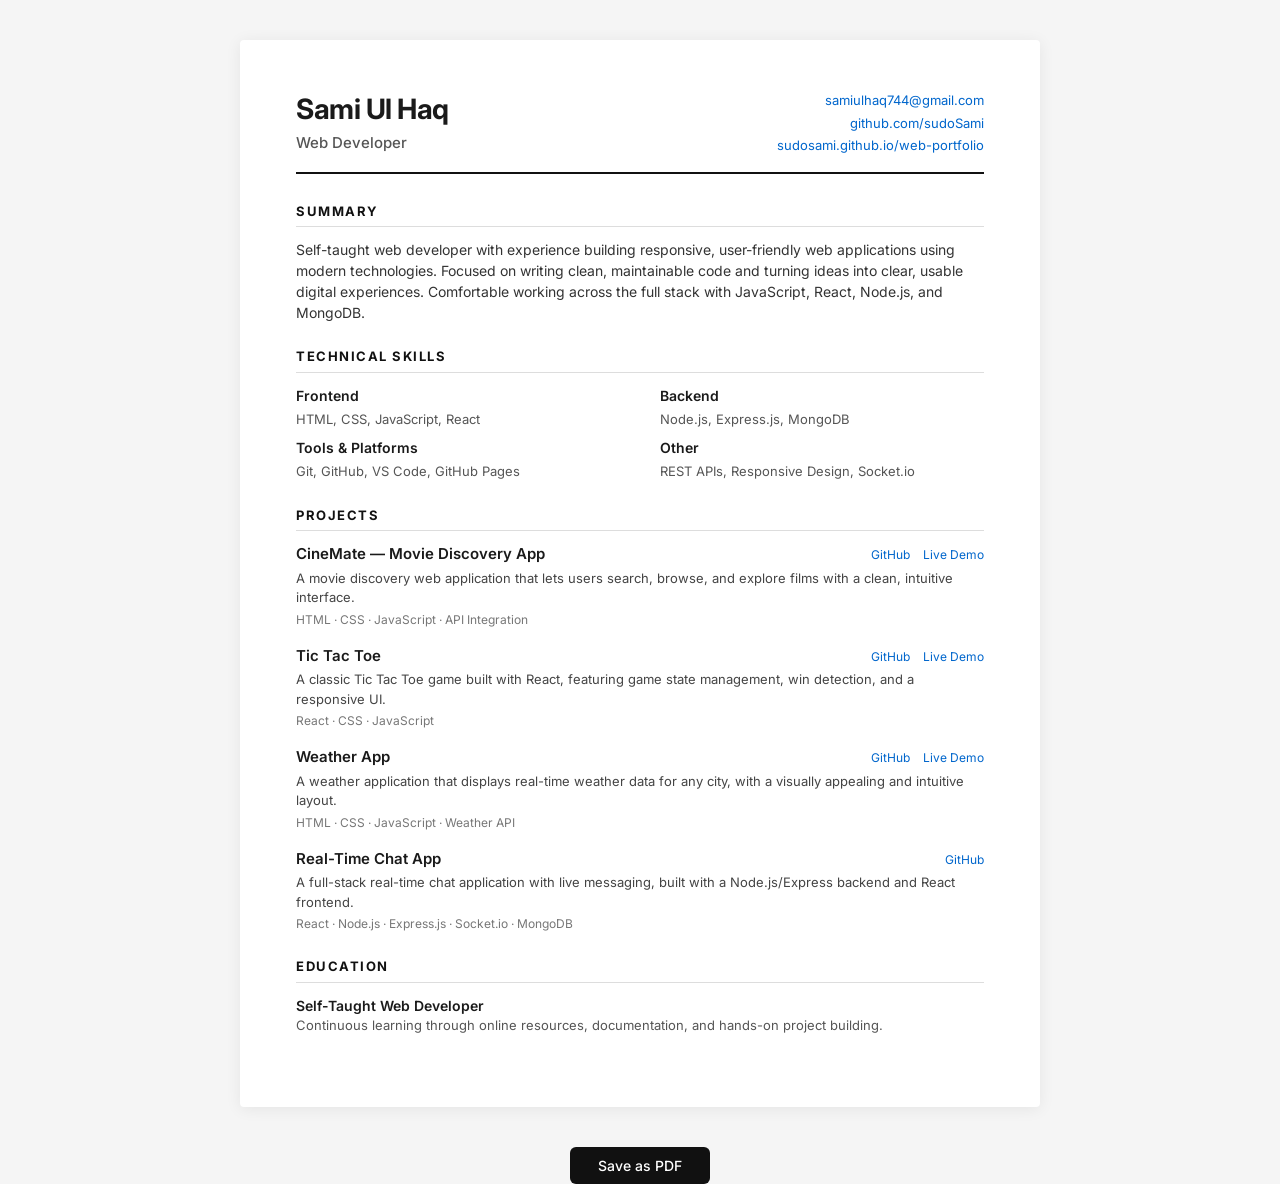
==== assets/resume.html @ aaf26144 "added resume" ====
<!DOCTYPE html>
<html lang="en">

<head>
    <meta charset="UTF-8" />
    <meta name="viewport" content="width=device-width, initial-scale=1.0" />
    <title>Sami Ul Haq — Resume</title>
    <style>
        @import url('https://fonts.googleapis.com/css2?family=Inter:wght@400;500;600;700&display=swap');

        *,
        *::before,
        *::after {
            margin: 0;
            padding: 0;
            box-sizing: border-box;
        }

        body {
            font-family: 'Inter', sans-serif;
            color: #1a1a1a;
            background: #f5f5f5;
            line-height: 1.5;
            -webkit-font-smoothing: antialiased;
        }

        .page {
            max-width: 800px;
            margin: 40px auto;
            background: #fff;
            padding: 48px 56px;
            box-shadow: 0 2px 16px rgba(0, 0, 0, 0.07);
            border-radius: 4px;
        }

        /* ---------- Header ---------- */
        .header {
            display: flex;
            justify-content: space-between;
            align-items: flex-start;
            border-bottom: 2px solid #111;
            padding-bottom: 16px;
            margin-bottom: 28px;
        }

        .header h1 {
            font-size: 28px;
            font-weight: 700;
            letter-spacing: -0.5px;
        }

        .header .subtitle {
            font-size: 15px;
            font-weight: 500;
            color: #555;
            margin-top: 2px;
        }

        .header .contact {
            text-align: right;
            font-size: 13px;
            color: #444;
        }

        .header .contact a {
            color: #0066cc;
            text-decoration: none;
        }

        .header .contact a:hover {
            text-decoration: underline;
        }

        .header .contact p {
            margin-top: 3px;
        }

        /* ---------- Sections ---------- */
        .section {
            margin-bottom: 24px;
        }

        .section-title {
            font-size: 13px;
            font-weight: 700;
            text-transform: uppercase;
            letter-spacing: 1.5px;
            color: #111;
            border-bottom: 1px solid #ddd;
            padding-bottom: 5px;
            margin-bottom: 12px;
        }

        /* ---------- Summary ---------- */
        .summary p {
            font-size: 14px;
            color: #333;
        }

        /* ---------- Skills ---------- */
        .skills-grid {
            display: grid;
            grid-template-columns: 1fr 1fr;
            gap: 8px 40px;
        }

        .skill-category h3 {
            font-size: 14px;
            font-weight: 600;
            margin-bottom: 4px;
        }

        .skill-category p {
            font-size: 13px;
            color: #555;
        }

        /* ---------- Projects ---------- */
        .project {
            margin-bottom: 16px;
        }

        .project:last-child {
            margin-bottom: 0;
        }

        .project-header {
            display: flex;
            justify-content: space-between;
            align-items: baseline;
        }

        .project h3 {
            font-size: 15px;
            font-weight: 600;
        }

        .project .links {
            font-size: 12px;
        }

        .project .links a {
            color: #0066cc;
            text-decoration: none;
            margin-left: 10px;
        }

        .project .links a:hover {
            text-decoration: underline;
        }

        .project p {
            font-size: 13px;
            color: #444;
            margin-top: 3px;
        }

        .project .tech {
            font-size: 12px;
            color: #777;
            margin-top: 3px;
        }

        /* ---------- Education ---------- */
        .education-item h3 {
            font-size: 14px;
            font-weight: 600;
        }

        .education-item p {
            font-size: 13px;
            color: #555;
        }

        /* ---------- Print ---------- */
        @media print {
            body {
                background: #fff;
            }

            .page {
                margin: 0;
                padding: 36px 44px;
                box-shadow: none;
                border-radius: 0;
            }

            .no-print {
                display: none !important;
            }
        }

        /* ---------- Print / Save button ---------- */
        .print-bar {
            text-align: center;
            margin: 20px auto 0;
            max-width: 800px;
        }

        .print-bar button {
            background: #111;
            color: #fff;
            border: none;
            padding: 10px 28px;
            font-size: 14px;
            font-family: 'Inter', sans-serif;
            font-weight: 500;
            border-radius: 6px;
            cursor: pointer;
            transition: background 0.2s;
        }

        .print-bar button:hover {
            background: #333;
        }
    </style>
</head>

<body>

    <div class="page">

        <!-- Header -->
        <div class="header">
            <div>
                <h1>Sami Ul Haq</h1>
                <p class="subtitle">Web Developer</p>
            </div>
            <div class="contact">
                <p><a href="mailto:samiulhaq744@gmail.com">samiulhaq744@gmail.com</a></p>
                <p><a href="https://github.com/sudoSami" target="_blank">github.com/sudoSami</a></p>
                <p><a href="https://sudosami.github.io/web-portfolio/"
                        target="_blank">sudosami.github.io/web-portfolio</a></p>
            </div>
        </div>

        <!-- Summary -->
        <div class="section summary">
            <h2 class="section-title">Summary</h2>
            <p>
                Self-taught web developer with experience building responsive, user-friendly web applications using
                modern
                technologies. Focused on writing clean, maintainable code and turning ideas into clear, usable digital
                experiences. Comfortable working across the full stack with JavaScript, React, Node.js, and MongoDB.
            </p>
        </div>

        <!-- Skills -->
        <div class="section">
            <h2 class="section-title">Technical Skills</h2>
            <div class="skills-grid">
                <div class="skill-category">
                    <h3>Frontend</h3>
                    <p>HTML, CSS, JavaScript, React</p>
                </div>
                <div class="skill-category">
                    <h3>Backend</h3>
                    <p>Node.js, Express.js, MongoDB</p>
                </div>
                <div class="skill-category">
                    <h3>Tools & Platforms</h3>
                    <p>Git, GitHub, VS Code, GitHub Pages</p>
                </div>
                <div class="skill-category">
                    <h3>Other</h3>
                    <p>REST APIs, Responsive Design, Socket.io</p>
                </div>
            </div>
        </div>

        <!-- Projects -->
        <div class="section">
            <h2 class="section-title">Projects</h2>

            <div class="project">
                <div class="project-header">
                    <h3>CineMate — Movie Discovery App</h3>
                    <div class="links">
                        <a href="https://github.com/sudoSami/CineMate" target="_blank">GitHub</a>
                        <a href="https://sudosami.github.io/CineMate/" target="_blank">Live Demo</a>
                    </div>
                </div>
                <p>A movie discovery web application that lets users search, browse, and explore films with a clean,
                    intuitive interface.</p>
                <p class="tech">HTML · CSS · JavaScript · API Integration</p>
            </div>

            <div class="project">
                <div class="project-header">
                    <h3>Tic Tac Toe</h3>
                    <div class="links">
                        <a href="https://github.com/sudoSami/tic-tac-toe-react" target="_blank">GitHub</a>
                        <a href="https://sudosami.github.io/tic-tac-toe-react/" target="_blank">Live Demo</a>
                    </div>
                </div>
                <p>A classic Tic Tac Toe game built with React, featuring game state management, win detection, and a
                    responsive UI.</p>
                <p class="tech">React · CSS · JavaScript</p>
            </div>

            <div class="project">
                <div class="project-header">
                    <h3>Weather App</h3>
                    <div class="links">
                        <a href="https://github.com/sudoSami/weather-app" target="_blank">GitHub</a>
                        <a href="https://sudosami.github.io/weather-app/" target="_blank">Live Demo</a>
                    </div>
                </div>
                <p>A weather application that displays real-time weather data for any city, with a visually appealing
                    and intuitive layout.</p>
                <p class="tech">HTML · CSS · JavaScript · Weather API</p>
            </div>

            <div class="project">
                <div class="project-header">
                    <h3>Real-Time Chat App</h3>
                    <div class="links">
                        <a href="https://github.com/sudoSami" target="_blank">GitHub</a>
                    </div>
                </div>
                <p>A full-stack real-time chat application with live messaging, built with a Node.js/Express backend and
                    React frontend.</p>
                <p class="tech">React · Node.js · Express.js · Socket.io · MongoDB</p>
            </div>

        </div>

        <!-- Education -->
        <div class="section">
            <h2 class="section-title">Education</h2>
            <div class="education-item">
                <h3>Self-Taught Web Developer</h3>
                <p>Continuous learning through online resources, documentation, and hands-on project building.</p>
            </div>
        </div>

    </div>

    <!-- Print / Save as PDF button (hidden when printing) -->
    <div class="print-bar no-print">
        <button onclick="window.print()">Save as PDF</button>
    </div>

</body>

</html>
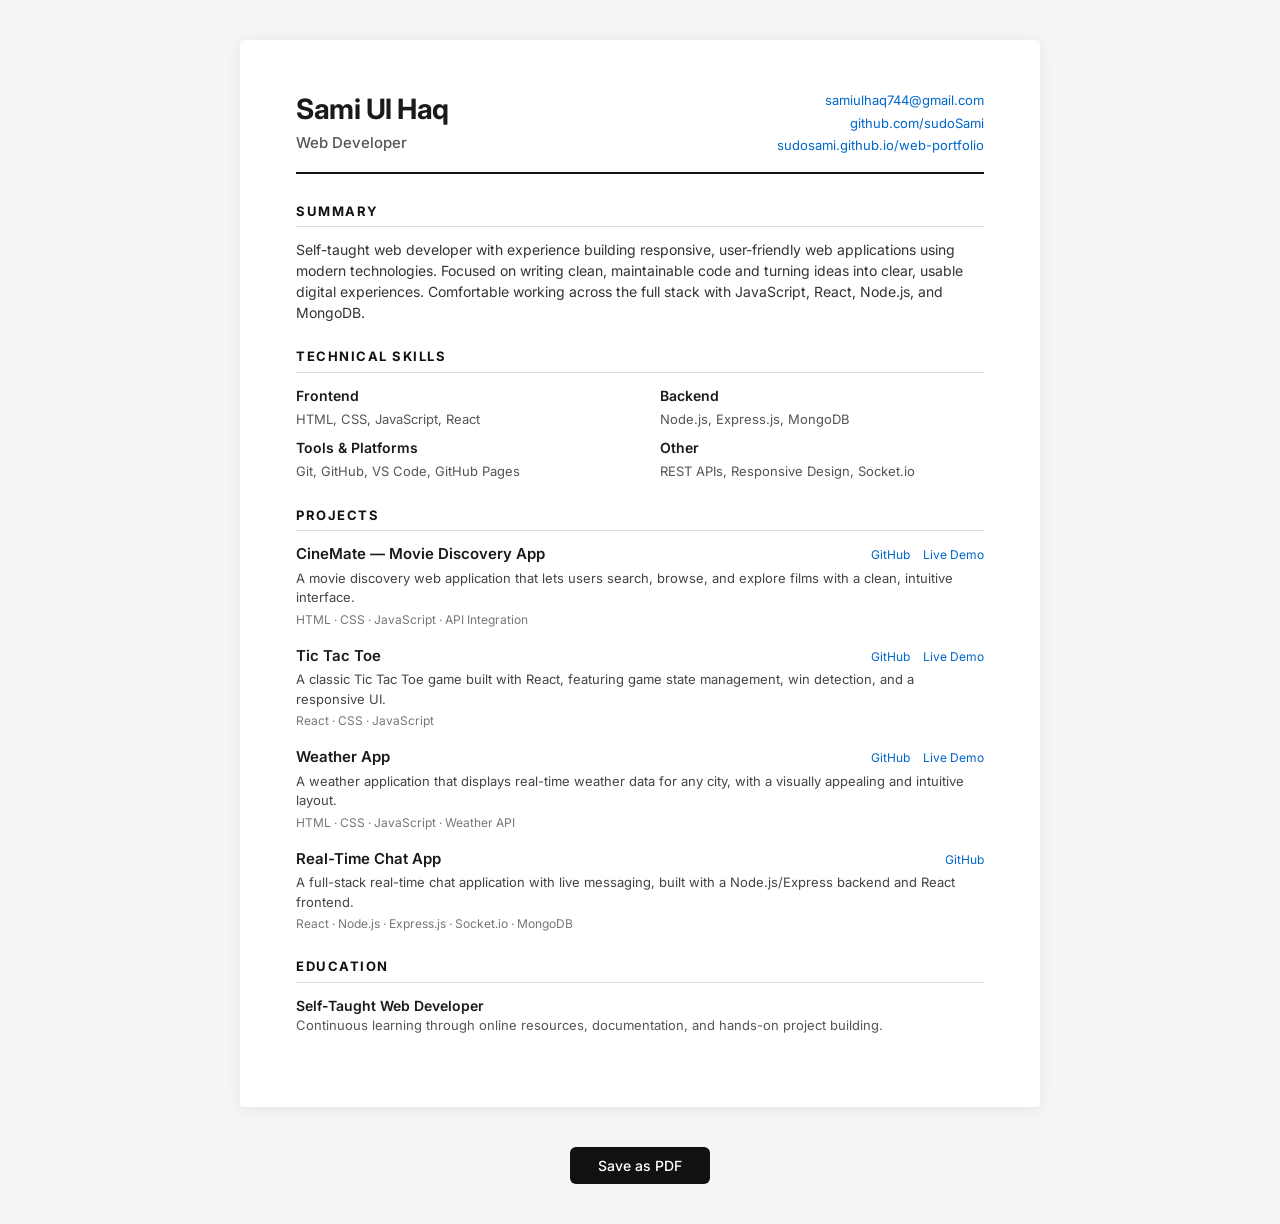
==== commit 518a8015: "added resume" ====
--- a/assets/resume.html
+++ b/assets/resume.html
@@ -193,7 +193,7 @@
         /* ---------- Print / Save button ---------- */
         .print-bar {
             text-align: center;
-            margin: 20px auto 0;
+            margin: 20px auto 40px;
             max-width: 800px;
         }
 
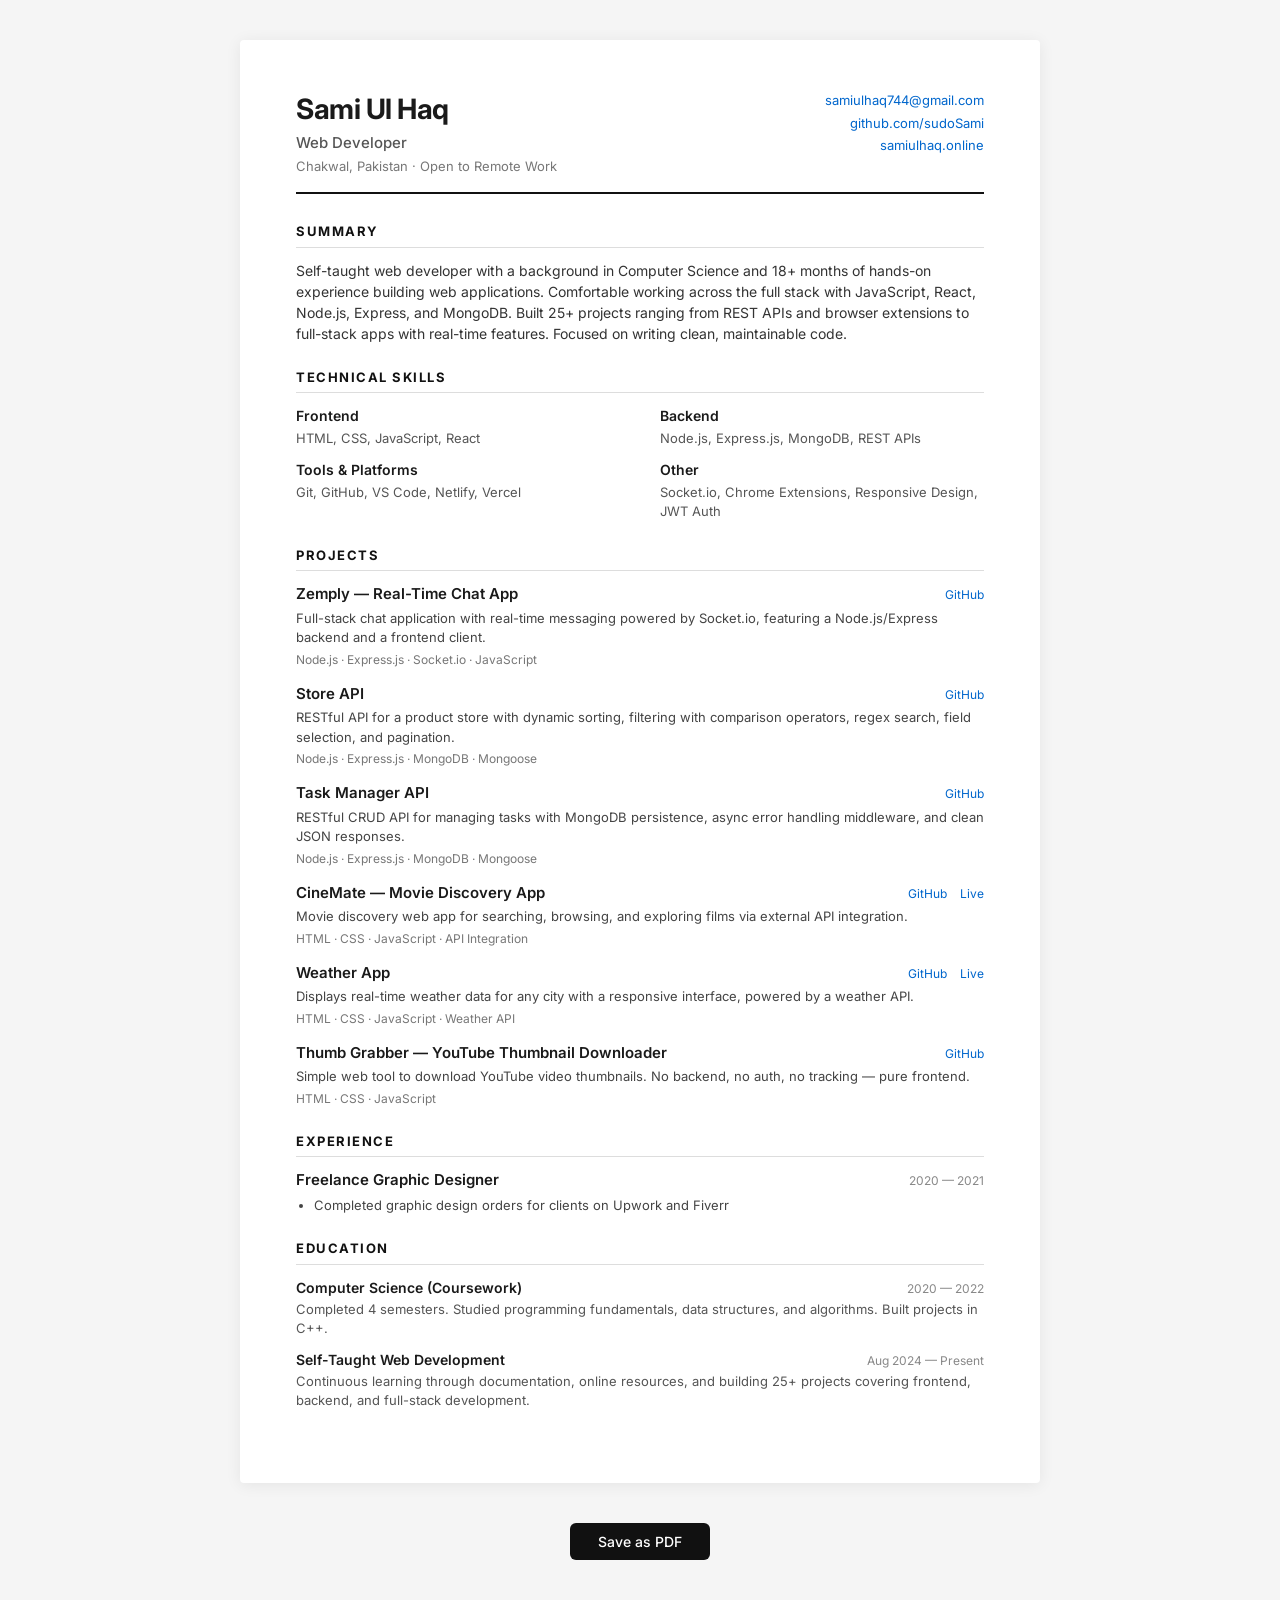
==== commit c4f21d45: "updated resume" ====
--- a/assets/resume.html
+++ b/assets/resume.html
@@ -56,6 +56,12 @@
             margin-top: 2px;
         }
 
+        .header .location {
+            font-size: 13px;
+            color: #777;
+            margin-top: 2px;
+        }
+
         .header .contact {
             text-align: right;
             font-size: 13px;
@@ -101,23 +107,66 @@
         .skills-grid {
             display: grid;
             grid-template-columns: 1fr 1fr;
-            gap: 8px 40px;
+            gap: 10px 40px;
         }
 
         .skill-category h3 {
             font-size: 14px;
             font-weight: 600;
-            margin-bottom: 4px;
+            margin-bottom: 3px;
         }
 
         .skill-category p {
             font-size: 13px;
             color: #555;
+        }
+
+        /* ---------- Experience ---------- */
+        .exp-item {
+            margin-bottom: 14px;
+        }
+
+        .exp-item:last-child {
+            margin-bottom: 0;
+        }
+
+        .exp-header {
+            display: flex;
+            justify-content: space-between;
+            align-items: baseline;
+        }
+
+        .exp-item h3 {
+            font-size: 15px;
+            font-weight: 600;
+        }
+
+        .exp-item .date {
+            font-size: 12px;
+            color: #888;
+            white-space: nowrap;
+        }
+
+        .exp-item p {
+            font-size: 13px;
+            color: #444;
+            margin-top: 3px;
+        }
+
+        .exp-item ul {
+            margin-top: 4px;
+            padding-left: 18px;
+        }
+
+        .exp-item ul li {
+            font-size: 13px;
+            color: #444;
+            margin-bottom: 2px;
         }
 
         /* ---------- Projects ---------- */
         .project {
-            margin-bottom: 16px;
+            margin-bottom: 14px;
         }
 
         .project:last-child {
@@ -162,14 +211,34 @@
         }
 
         /* ---------- Education ---------- */
-        .education-item h3 {
+        .edu-item {
+            margin-bottom: 10px;
+        }
+
+        .edu-item:last-child {
+            margin-bottom: 0;
+        }
+
+        .edu-header {
+            display: flex;
+            justify-content: space-between;
+            align-items: baseline;
+        }
+
+        .edu-item h3 {
             font-size: 14px;
             font-weight: 600;
         }
 
-        .education-item p {
+        .edu-item .date {
+            font-size: 12px;
+            color: #888;
+        }
+
+        .edu-item p {
             font-size: 13px;
             color: #555;
+            margin-top: 2px;
         }
 
         /* ---------- Print ---------- */
@@ -225,12 +294,12 @@
             <div>
                 <h1>Sami Ul Haq</h1>
                 <p class="subtitle">Web Developer</p>
+                <p class="location">Chakwal, Pakistan · Open to Remote Work</p>
             </div>
             <div class="contact">
                 <p><a href="mailto:samiulhaq744@gmail.com">samiulhaq744@gmail.com</a></p>
                 <p><a href="https://github.com/sudoSami" target="_blank">github.com/sudoSami</a></p>
-                <p><a href="https://sudosami.github.io/web-portfolio/"
-                        target="_blank">sudosami.github.io/web-portfolio</a></p>
+                <p><a href="https://samiulhaq.online" target="_blank">samiulhaq.online</a></p>
             </div>
         </div>
 
@@ -238,10 +307,10 @@
         <div class="section summary">
             <h2 class="section-title">Summary</h2>
             <p>
-                Self-taught web developer with experience building responsive, user-friendly web applications using
-                modern
-                technologies. Focused on writing clean, maintainable code and turning ideas into clear, usable digital
-                experiences. Comfortable working across the full stack with JavaScript, React, Node.js, and MongoDB.
+                Self-taught web developer with a background in Computer Science and 18+ months of hands-on experience
+                building web applications. Comfortable working across the full stack with JavaScript, React, Node.js,
+                Express, and MongoDB. Built 25+ projects ranging from REST APIs and browser extensions
+                to full-stack apps with real-time features. Focused on writing clean, maintainable code.
             </p>
         </div>
 
@@ -255,15 +324,15 @@
                 </div>
                 <div class="skill-category">
                     <h3>Backend</h3>
-                    <p>Node.js, Express.js, MongoDB</p>
+                    <p>Node.js, Express.js, MongoDB, REST APIs</p>
                 </div>
                 <div class="skill-category">
                     <h3>Tools & Platforms</h3>
-                    <p>Git, GitHub, VS Code, GitHub Pages</p>
+                    <p>Git, GitHub, VS Code, Netlify, Vercel</p>
                 </div>
                 <div class="skill-category">
                     <h3>Other</h3>
-                    <p>REST APIs, Responsive Design, Socket.io</p>
+                    <p>Socket.io, Chrome Extensions, Responsive Design, JWT Auth</p>
                 </div>
             </div>
         </div>
@@ -274,63 +343,113 @@
 
             <div class="project">
                 <div class="project-header">
+                    <h3>Zemply — Real-Time Chat App</h3>
+                    <div class="links">
+                        <a href="https://github.com/sudoSami/Zemply-Chat-App" target="_blank">GitHub</a>
+                    </div>
+                </div>
+                <p>Full-stack chat application with real-time messaging powered by Socket.io, featuring a
+                    Node.js/Express backend and a frontend client.</p>
+                <p class="tech">Node.js · Express.js · Socket.io · JavaScript</p>
+            </div>
+
+            <div class="project">
+                <div class="project-header">
+                    <h3>Store API</h3>
+                    <div class="links">
+                        <a href="https://github.com/sudoSami/store-api" target="_blank">GitHub</a>
+                    </div>
+                </div>
+                <p>RESTful API for a product store with dynamic sorting, filtering with comparison operators, regex
+                    search, field selection, and pagination.</p>
+                <p class="tech">Node.js · Express.js · MongoDB · Mongoose</p>
+            </div>
+
+            <div class="project">
+                <div class="project-header">
+                    <h3>Task Manager API</h3>
+                    <div class="links">
+                        <a href="https://github.com/sudoSami/task-manager" target="_blank">GitHub</a>
+                    </div>
+                </div>
+                <p>RESTful CRUD API for managing tasks with MongoDB persistence, async error handling middleware, and
+                    clean JSON responses.</p>
+                <p class="tech">Node.js · Express.js · MongoDB · Mongoose</p>
+            </div>
+
+            <div class="project">
+                <div class="project-header">
                     <h3>CineMate — Movie Discovery App</h3>
                     <div class="links">
                         <a href="https://github.com/sudoSami/CineMate" target="_blank">GitHub</a>
-                        <a href="https://sudosami.github.io/CineMate/" target="_blank">Live Demo</a>
-                    </div>
-                </div>
-                <p>A movie discovery web application that lets users search, browse, and explore films with a clean,
-                    intuitive interface.</p>
+                        <a href="https://sudosami.github.io/CineMate/" target="_blank">Live</a>
+                    </div>
+                </div>
+                <p>Movie discovery web app for searching, browsing, and exploring films via external API integration.
+                </p>
                 <p class="tech">HTML · CSS · JavaScript · API Integration</p>
             </div>
 
             <div class="project">
                 <div class="project-header">
-                    <h3>Tic Tac Toe</h3>
-                    <div class="links">
-                        <a href="https://github.com/sudoSami/tic-tac-toe-react" target="_blank">GitHub</a>
-                        <a href="https://sudosami.github.io/tic-tac-toe-react/" target="_blank">Live Demo</a>
-                    </div>
-                </div>
-                <p>A classic Tic Tac Toe game built with React, featuring game state management, win detection, and a
-                    responsive UI.</p>
-                <p class="tech">React · CSS · JavaScript</p>
-            </div>
-
-            <div class="project">
-                <div class="project-header">
                     <h3>Weather App</h3>
                     <div class="links">
                         <a href="https://github.com/sudoSami/weather-app" target="_blank">GitHub</a>
-                        <a href="https://sudosami.github.io/weather-app/" target="_blank">Live Demo</a>
-                    </div>
-                </div>
-                <p>A weather application that displays real-time weather data for any city, with a visually appealing
-                    and intuitive layout.</p>
+                        <a href="https://sudosami.github.io/weather-app/" target="_blank">Live</a>
+                    </div>
+                </div>
+                <p>Displays real-time weather data for any city with a responsive interface, powered by a weather API.
+                </p>
                 <p class="tech">HTML · CSS · JavaScript · Weather API</p>
             </div>
 
             <div class="project">
                 <div class="project-header">
-                    <h3>Real-Time Chat App</h3>
-                    <div class="links">
-                        <a href="https://github.com/sudoSami" target="_blank">GitHub</a>
-                    </div>
-                </div>
-                <p>A full-stack real-time chat application with live messaging, built with a Node.js/Express backend and
-                    React frontend.</p>
-                <p class="tech">React · Node.js · Express.js · Socket.io · MongoDB</p>
-            </div>
-
+                    <h3>Thumb Grabber — YouTube Thumbnail Downloader</h3>
+                    <div class="links">
+                        <a href="https://github.com/sudoSami/thumb-grabber" target="_blank">GitHub</a>
+                    </div>
+                </div>
+                <p>Simple web tool to download YouTube video thumbnails. No backend, no auth, no tracking — pure
+                    frontend.</p>
+                <p class="tech">HTML · CSS · JavaScript</p>
+            </div>
+
+        </div>
+
+        <!-- Experience -->
+        <div class="section">
+            <h2 class="section-title">Experience</h2>
+
+            <div class="exp-item">
+                <div class="exp-header">
+                    <h3>Freelance Graphic Designer</h3>
+                    <span class="date">2020 — 2021</span>
+                </div>
+                <ul>
+                    <li>Completed graphic design orders for clients on Upwork and Fiverr</li>
+                </ul>
+            </div>
         </div>
 
         <!-- Education -->
         <div class="section">
             <h2 class="section-title">Education</h2>
-            <div class="education-item">
-                <h3>Self-Taught Web Developer</h3>
-                <p>Continuous learning through online resources, documentation, and hands-on project building.</p>
+            <div class="edu-item">
+                <div class="edu-header">
+                    <h3>Computer Science (Coursework)</h3>
+                    <span class="date">2020 — 2022</span>
+                </div>
+                <p>Completed 4 semesters. Studied programming fundamentals, data structures, and algorithms. Built
+                    projects in C++.</p>
+            </div>
+            <div class="edu-item">
+                <div class="edu-header">
+                    <h3>Self-Taught Web Development</h3>
+                    <span class="date">Aug 2024 — Present</span>
+                </div>
+                <p>Continuous learning through documentation, online resources, and building 25+ projects covering
+                    frontend, backend, and full-stack development.</p>
             </div>
         </div>
 
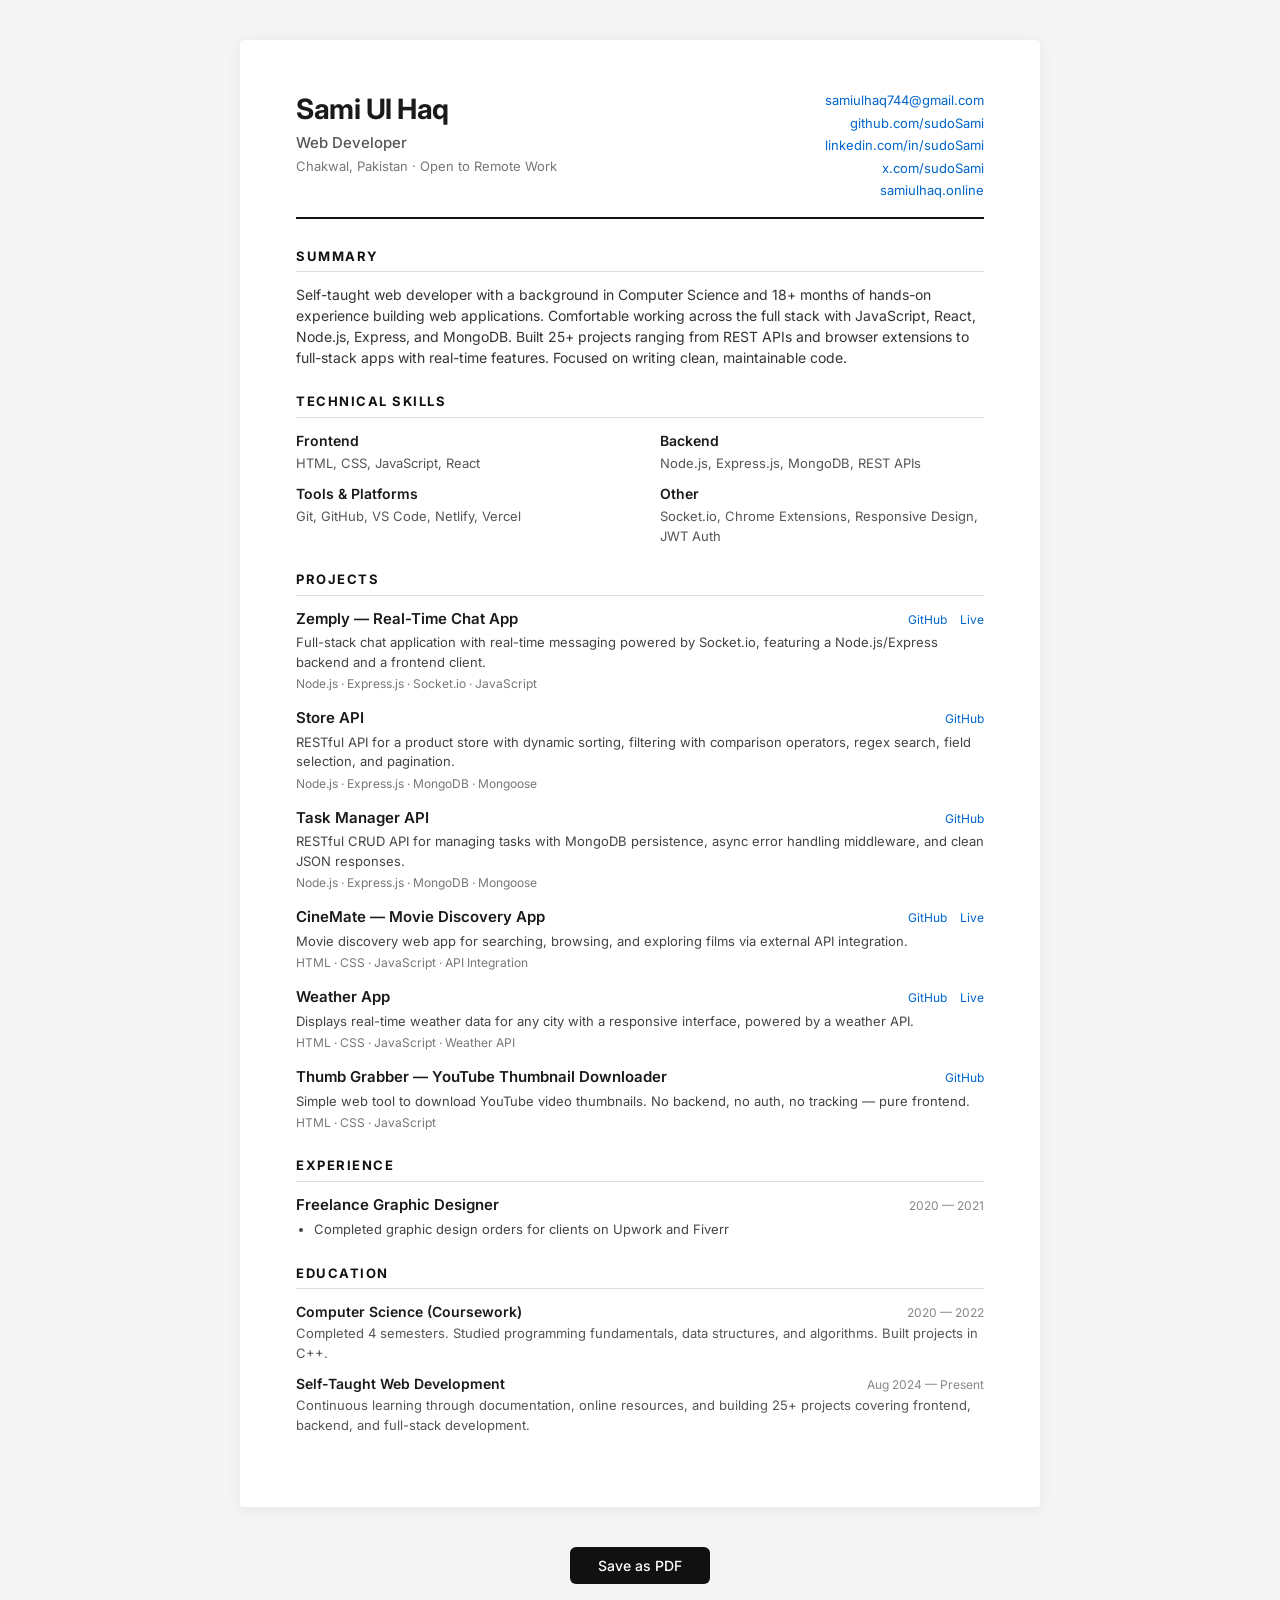
==== commit a7caa1ba: "added social links" ====
--- a/assets/resume.html
+++ b/assets/resume.html
@@ -299,6 +299,8 @@
             <div class="contact">
                 <p><a href="mailto:samiulhaq744@gmail.com">samiulhaq744@gmail.com</a></p>
                 <p><a href="https://github.com/sudoSami" target="_blank">github.com/sudoSami</a></p>
+                <p><a href="https://linkedin.com/in/sudoSami" target="_blank">linkedin.com/in/sudoSami</a></p>
+                <p><a href="https://x.com/sudoSami" target="_blank">x.com/sudoSami</a></p>
                 <p><a href="https://samiulhaq.online" target="_blank">samiulhaq.online</a></p>
             </div>
         </div>
@@ -346,6 +348,7 @@
                     <h3>Zemply — Real-Time Chat App</h3>
                     <div class="links">
                         <a href="https://github.com/sudoSami/Zemply-Chat-App" target="_blank">GitHub</a>
+                        <a href="https://zemply-chat-app.vercel.app" target="_blank">Live</a>
                     </div>
                 </div>
                 <p>Full-stack chat application with real-time messaging powered by Socket.io, featuring a
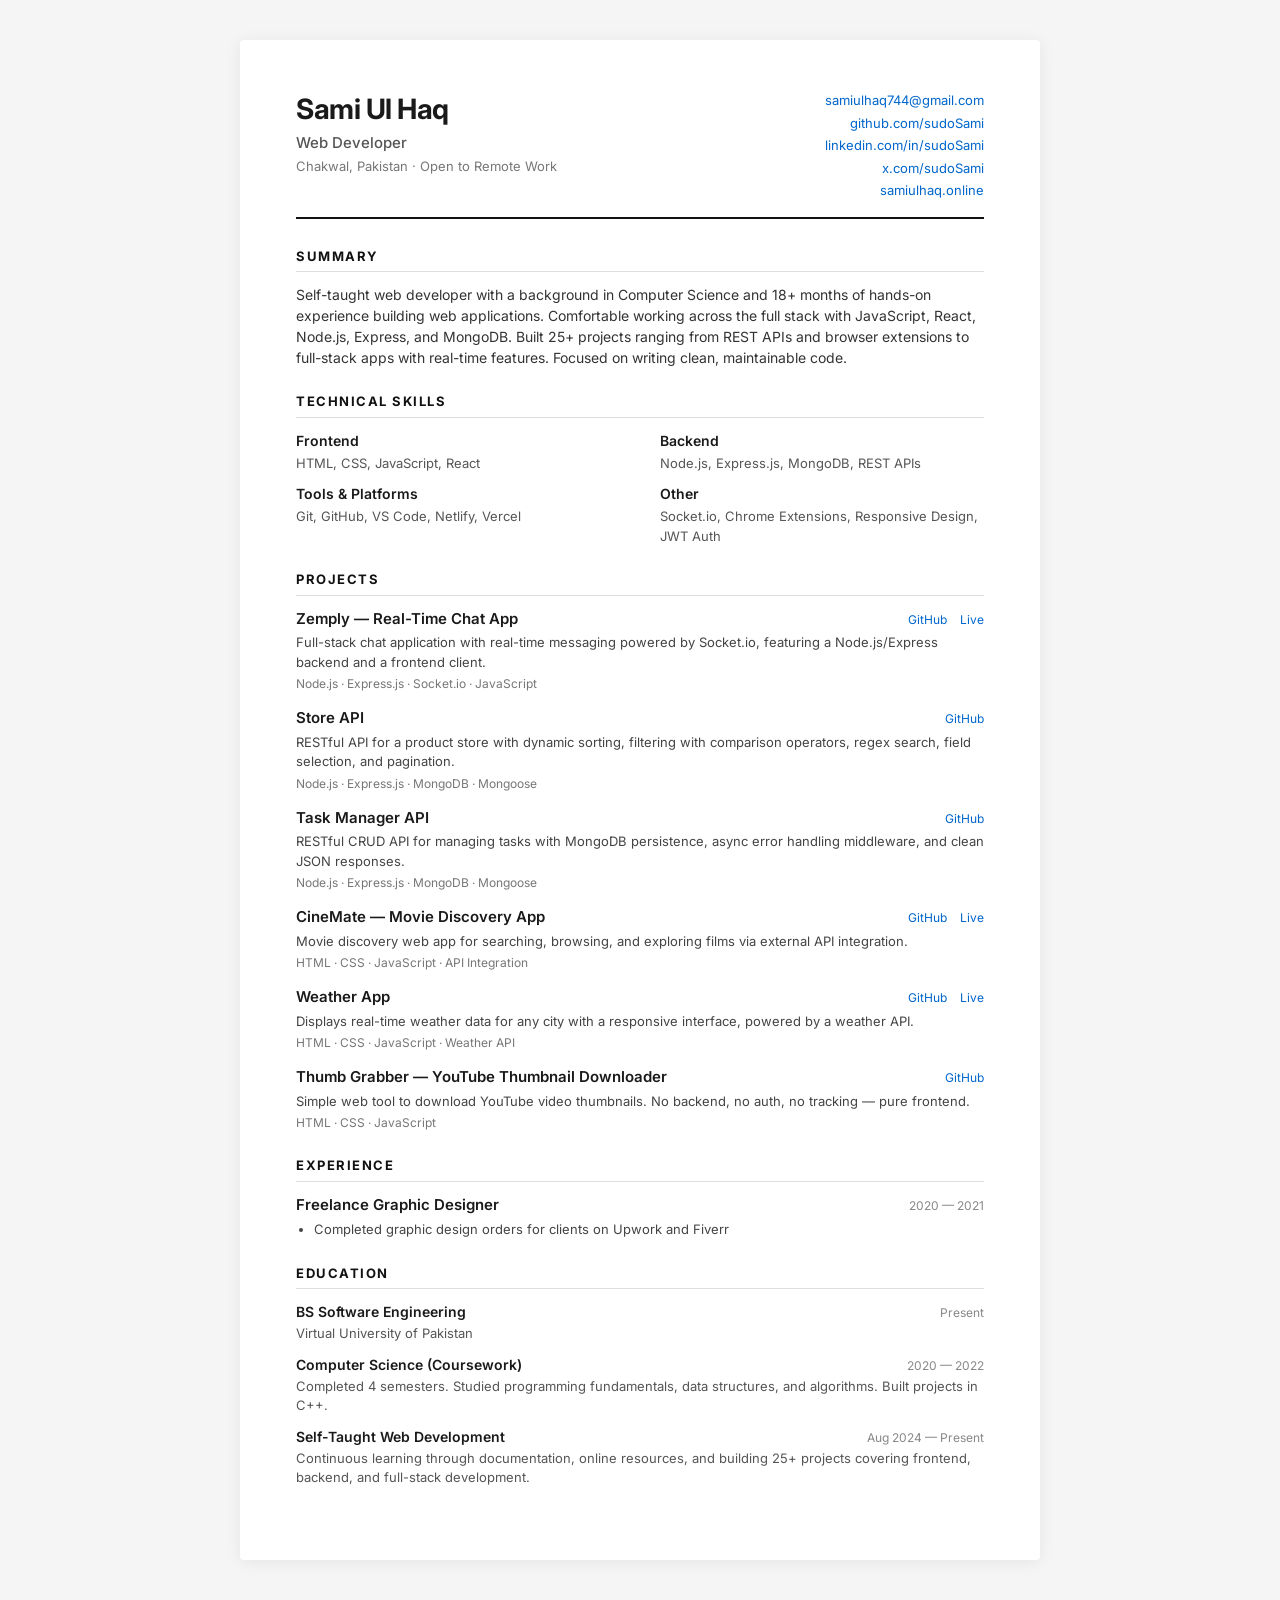
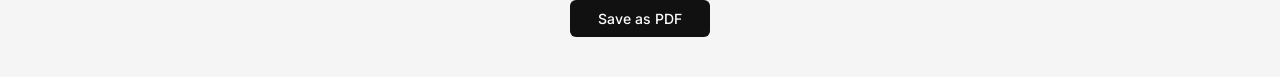
==== commit cd43f61d: "added education" ====
--- a/assets/resume.html
+++ b/assets/resume.html
@@ -440,6 +440,13 @@
             <h2 class="section-title">Education</h2>
             <div class="edu-item">
                 <div class="edu-header">
+                    <h3>BS Software Engineering</h3>
+                    <span class="date">Present</span>
+                </div>
+                <p>Virtual University of Pakistan</p>
+            </div>
+            <div class="edu-item">
+                <div class="edu-header">
                     <h3>Computer Science (Coursework)</h3>
                     <span class="date">2020 — 2022</span>
                 </div>
